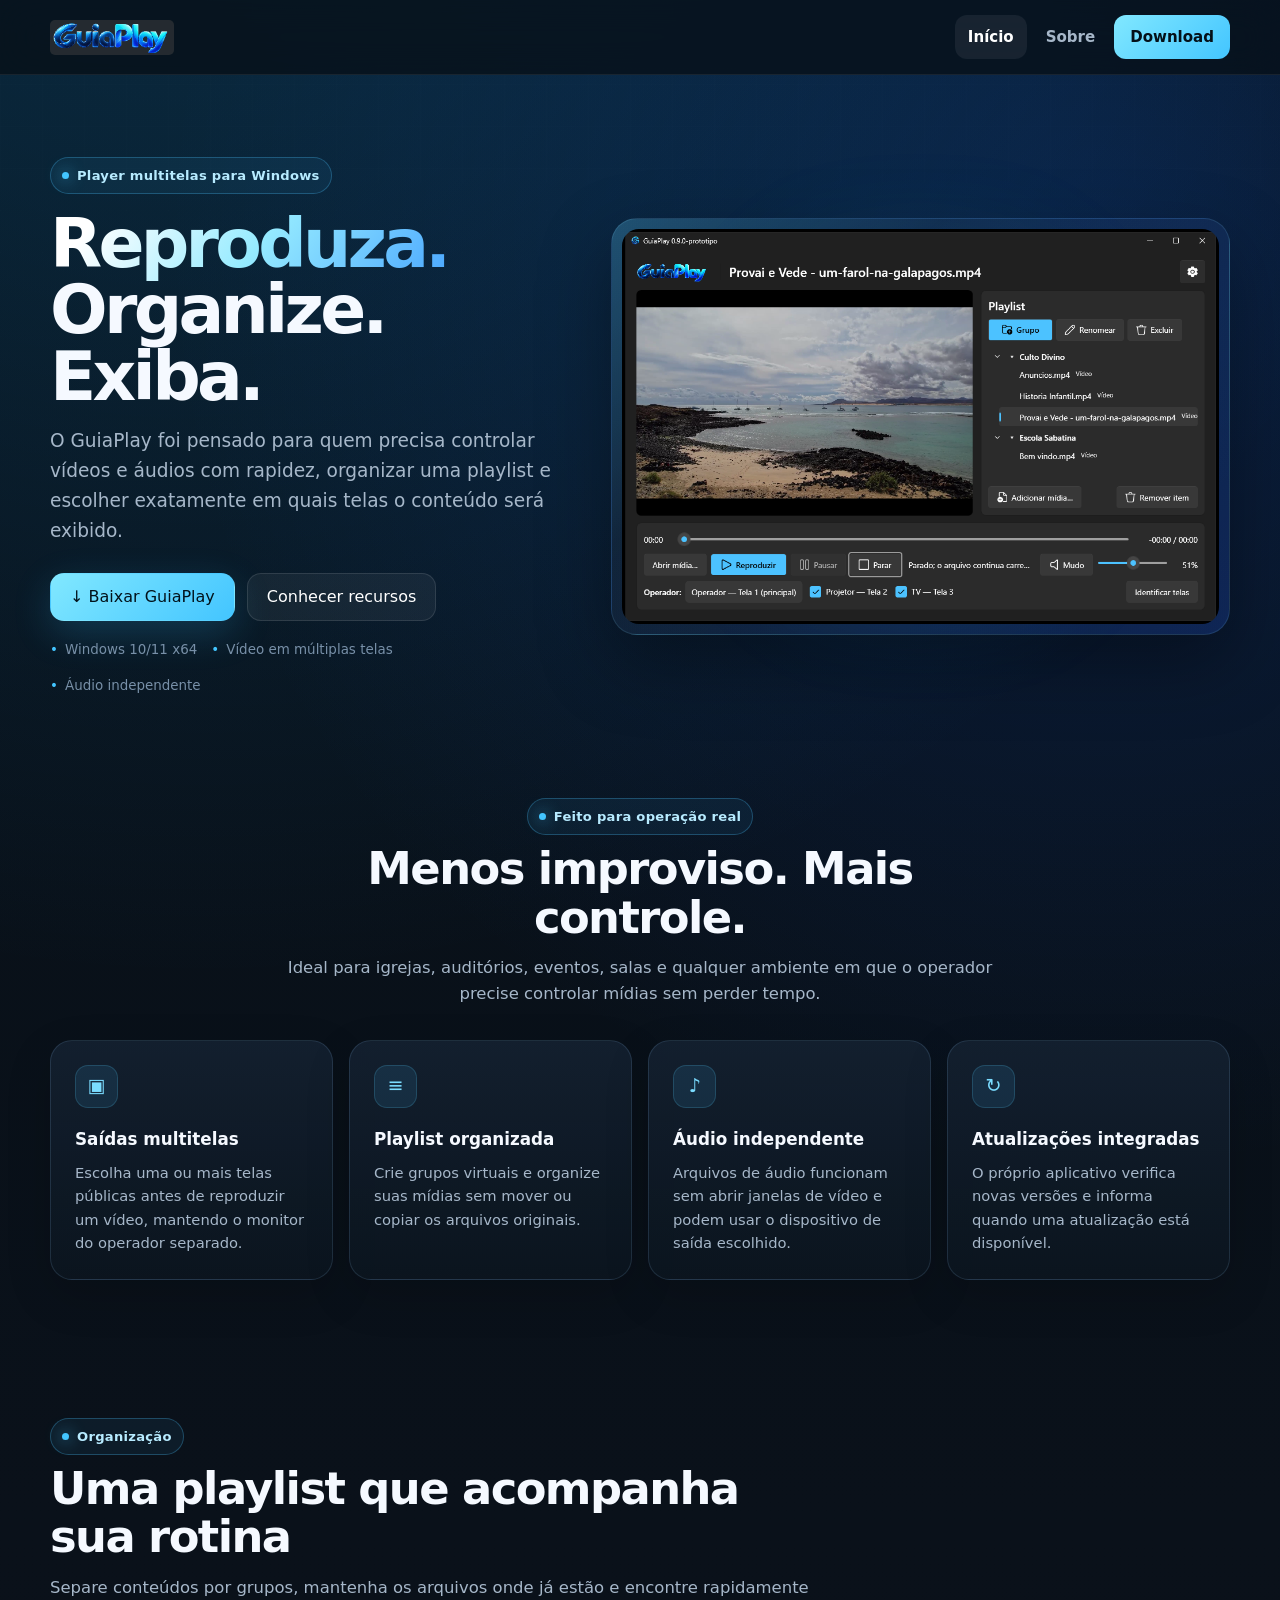
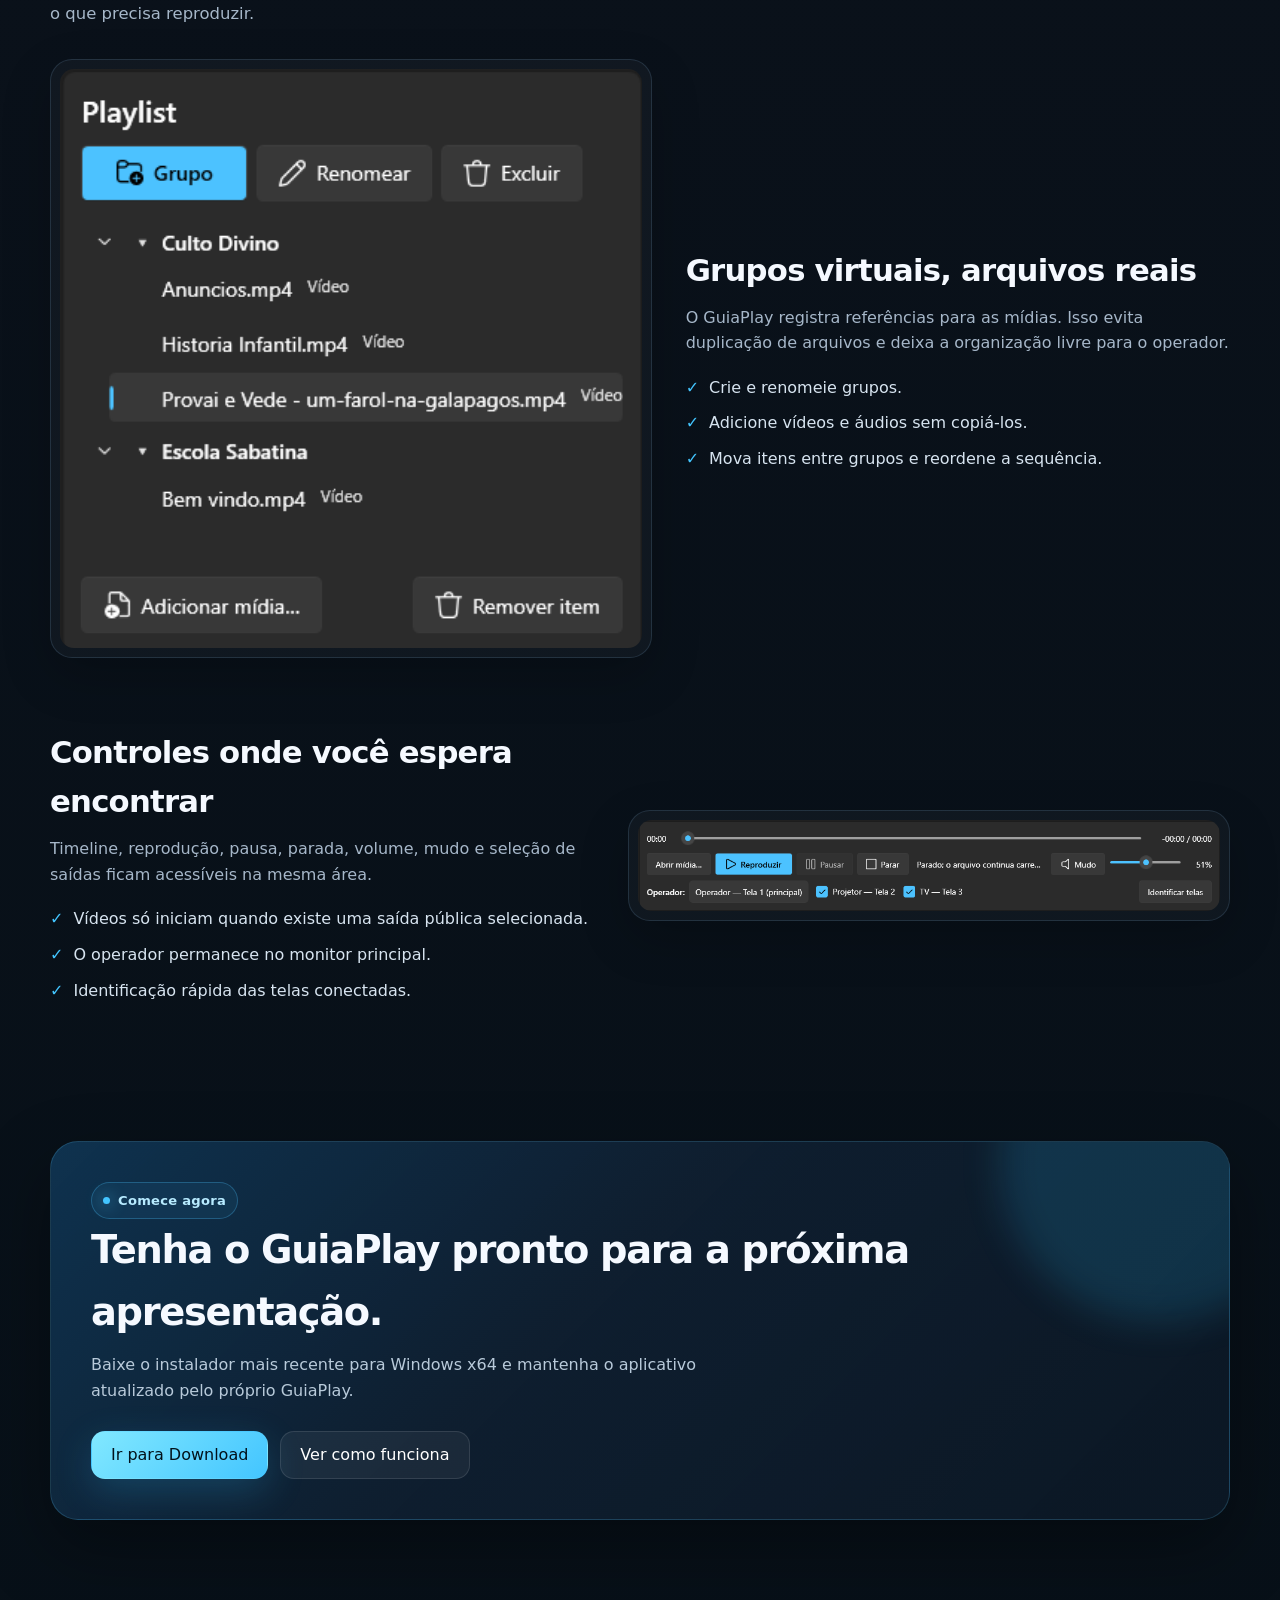
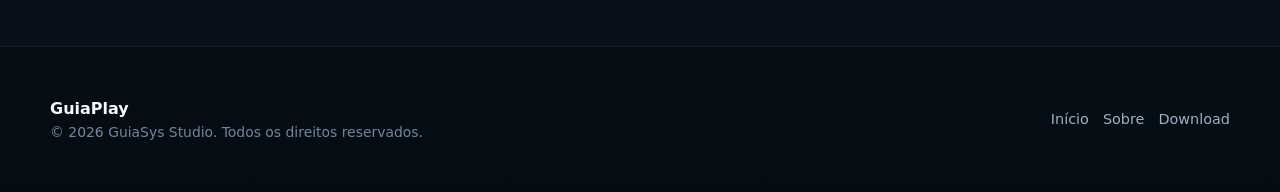
==== site/index.html @ e5fd01b7 "Site oficial do GuiaPlay" ====
<!doctype html>
<html lang="pt-BR">
<head>
  <meta charset="utf-8">
  <meta name="viewport" content="width=device-width, initial-scale=1">
  <meta name="theme-color" content="#081018">
  <link rel="icon" type="image/png" href="./assets/images/favicon.png">
  <meta name="description" content="GuiaPlay: player de vídeo e áudio para operação multitelas, playlists organizadas e controle simples de saídas.">
  <title>GuiaPlay — Reprodução multitelas simples e organizada</title>
  <link rel="stylesheet" href="./assets/css/styles.css">
</head>
<body>
  <header class="site-header">
    <div class="container nav-wrap">
      <a class="brand" href="./" aria-label="GuiaPlay - Início">
        <img class="brand-logo" src="./assets/images/guiaplay-wordmark-crop.png" alt="GuiaPlay">
      </a>
      <button class="menu-toggle" type="button" data-menu-toggle aria-label="Abrir menu" aria-expanded="false">☰</button>
      <nav class="nav-links" data-nav-links aria-label="Navegação principal">
        <a class="active" href="./">Início</a>
        <a href="./sobre/">Sobre</a>
        <a class="nav-download" href="./download/">Download</a>
      </nav>
    </div>
  </header>

  <main>
    <section class="hero">
      <div class="container hero-grid">
        <div class="fade-up">
          <span class="eyebrow">Player multitelas para Windows</span>
          <h1><span class="gradient-text">Reproduza.</span><br>Organize. Exiba.</h1>
          <p>O GuiaPlay foi pensado para quem precisa controlar vídeos e áudios com rapidez, organizar uma playlist e escolher exatamente em quais telas o conteúdo será exibido.</p>
          <div class="actions">
            <a class="btn btn-primary" href="./download/">↓ Baixar GuiaPlay</a>
            <a class="btn btn-secondary" href="./sobre/">Conhecer recursos</a>
          </div>
          <div class="hero-meta">
            <span>Windows 10/11 x64</span>
            <span>Vídeo em múltiplas telas</span>
            <span>Áudio independente</span>
          </div>
        </div>
        <div class="app-frame fade-up">
          <img data-zoom src="./assets/images/app-principal.png" alt="Tela principal do GuiaPlay com vídeo, playlist e seleção de telas">
        </div>
      </div>
    </section>

    <section class="section-tight">
      <div class="container">
        <div class="section-heading center fade-up">
          <span class="eyebrow">Feito para operação real</span>
          <h2>Menos improviso. Mais controle.</h2>
          <p>Ideal para igrejas, auditórios, eventos, salas e qualquer ambiente em que o operador precise controlar mídias sem perder tempo.</p>
        </div>
        <div class="feature-grid">
          <article class="feature-card fade-up"><div class="icon-box">▣</div><h3>Saídas multitelas</h3><p>Escolha uma ou mais telas públicas antes de reproduzir um vídeo, mantendo o monitor do operador separado.</p></article>
          <article class="feature-card fade-up"><div class="icon-box">≡</div><h3>Playlist organizada</h3><p>Crie grupos virtuais e organize suas mídias sem mover ou copiar os arquivos originais.</p></article>
          <article class="feature-card fade-up"><div class="icon-box">♪</div><h3>Áudio independente</h3><p>Arquivos de áudio funcionam sem abrir janelas de vídeo e podem usar o dispositivo de saída escolhido.</p></article>
          <article class="feature-card fade-up"><div class="icon-box">↻</div><h3>Atualizações integradas</h3><p>O próprio aplicativo verifica novas versões e informa quando uma atualização está disponível.</p></article>
        </div>
      </div>
    </section>

    <section class="section">
      <div class="container">
        <div class="section-heading fade-up">
          <span class="eyebrow">Organização</span>
          <h2>Uma playlist que acompanha sua rotina</h2>
          <p>Separe conteúdos por grupos, mantenha os arquivos onde já estão e encontre rapidamente o que precisa reproduzir.</p>
        </div>
        <div class="showcase">
          <div class="showcase-media fade-up"><img data-zoom src="./assets/images/playlist.png" alt="Playlist do GuiaPlay organizada em grupos"></div>
          <div class="showcase-copy fade-up">
            <h3>Grupos virtuais, arquivos reais</h3>
            <p>O GuiaPlay registra referências para as mídias. Isso evita duplicação de arquivos e deixa a organização livre para o operador.</p>
            <ul class="check-list">
              <li>Crie e renomeie grupos.</li>
              <li>Adicione vídeos e áudios sem copiá-los.</li>
              <li>Mova itens entre grupos e reordene a sequência.</li>
            </ul>
          </div>
        </div>

        <div class="showcase reverse" style="margin-top:70px">
          <div class="showcase-media fade-up"><img data-zoom src="./assets/images/controles.png" alt="Controles de reprodução, volume e seleção de telas do GuiaPlay"></div>
          <div class="showcase-copy fade-up">
            <h3>Controles onde você espera encontrar</h3>
            <p>Timeline, reprodução, pausa, parada, volume, mudo e seleção de saídas ficam acessíveis na mesma área.</p>
            <ul class="check-list">
              <li>Vídeos só iniciam quando existe uma saída pública selecionada.</li>
              <li>O operador permanece no monitor principal.</li>
              <li>Identificação rápida das telas conectadas.</li>
            </ul>
          </div>
        </div>
      </div>
    </section>

    <section class="section-tight">
      <div class="container">
        <div class="banner fade-up">
          <span class="eyebrow">Comece agora</span>
          <h2>Tenha o GuiaPlay pronto para a próxima apresentação.</h2>
          <p>Baixe o instalador mais recente para Windows x64 e mantenha o aplicativo atualizado pelo próprio GuiaPlay.</p>
          <div class="actions">
            <a class="btn btn-primary" href="./download/">Ir para Download</a>
            <a class="btn btn-secondary" href="./sobre/">Ver como funciona</a>
          </div>
        </div>
      </div>
    </section>
  </main>

  <footer class="site-footer">
    <div class="container footer-wrap">
      <div><strong>GuiaPlay</strong><div class="footer-copy">© <span data-year></span> GuiaSys Studio. Todos os direitos reservados.</div></div>
      <div class="footer-links"><a href="./">Início</a><a href="./sobre/">Sobre</a><a href="./download/">Download</a></div>
    </div>
  </footer>

  <div class="lightbox" data-lightbox><button class="lightbox-close" data-lightbox-close aria-label="Fechar">×</button><img src="" alt=""></div>
  <script src="./assets/js/app.js"></script>
</body>
</html>
---- site/assets/css/styles.css ----
:root {
  --bg: #081018;
  --bg-soft: #0e1824;
  --panel: rgba(17, 29, 43, 0.88);
  --panel-strong: #142131;
  --line: rgba(151, 207, 255, 0.14);
  --text: #f5f9ff;
  --muted: #a6b7c9;
  --accent: #43c5ff;
  --accent-2: #087dff;
  --accent-3: #81e8ff;
  --success: #71e7b4;
  --warning: #ffd27a;
  --radius: 22px;
  --shadow: 0 28px 70px rgba(0, 0, 0, .34);
  --max: 1180px;
}

* { box-sizing: border-box; }
html { scroll-behavior: smooth; }
body {
  margin: 0;
  min-height: 100vh;
  font-family: Inter, ui-sans-serif, system-ui, -apple-system, BlinkMacSystemFont, "Segoe UI", sans-serif;
  background:
    radial-gradient(circle at 16% -10%, rgba(22, 165, 255, .22), transparent 34%),
    radial-gradient(circle at 86% 7%, rgba(20, 99, 255, .18), transparent 28%),
    linear-gradient(180deg, #071018 0%, #0a111a 45%, #071018 100%);
  color: var(--text);
  line-height: 1.6;
}
body::before {
  content: "";
  position: fixed;
  inset: 0;
  pointer-events: none;
  background-image: linear-gradient(rgba(255,255,255,.015) 1px, transparent 1px), linear-gradient(90deg, rgba(255,255,255,.015) 1px, transparent 1px);
  background-size: 42px 42px;
  mask-image: linear-gradient(to bottom, rgba(0,0,0,.5), transparent 80%);
}
img { max-width: 100%; display: block; }
a { color: inherit; text-decoration: none; }
button, a { -webkit-tap-highlight-color: transparent; }

.container { width: min(calc(100% - 36px), var(--max)); margin-inline: auto; }

.site-header {
  position: sticky;
  top: 0;
  z-index: 50;
  backdrop-filter: blur(18px);
  background: rgba(7, 16, 24, .78);
  border-bottom: 1px solid rgba(255,255,255,.07);
}
.nav-wrap { min-height: 74px; display: flex; align-items: center; justify-content: space-between; gap: 26px; }
.brand { display: inline-flex; align-items: center; gap: 12px; min-width: 0; }
.brand-logo {
  width: 124px;
  height: 35px;
  object-fit: cover;
  object-position: center;
  border-radius: 5px;
  mix-blend-mode: screen;
}
.brand-label { display: none; font-weight: 800; letter-spacing: -.02em; }
.nav-links { display: flex; align-items: center; gap: 6px; }
.nav-links a { color: var(--muted); padding: 10px 13px; border-radius: 12px; font-weight: 650; font-size: .94rem; }
.nav-links a:hover, .nav-links a.active { color: white; background: rgba(255,255,255,.065); }
.nav-links .nav-download { color: #041018; background: linear-gradient(135deg, var(--accent-3), var(--accent)); padding-inline: 16px; }
.nav-links .nav-download:hover { background: linear-gradient(135deg, #a8f2ff, #58ccff); color: #031018; }
.menu-toggle { display: none; background: rgba(255,255,255,.07); border: 1px solid var(--line); color: white; border-radius: 12px; padding: 9px 12px; font-size: 1.1rem; }

.hero { padding: 82px 0 46px; }
.hero-grid { display: grid; grid-template-columns: .9fr 1.1fr; gap: 54px; align-items: center; }
.eyebrow {
  display: inline-flex;
  align-items: center;
  gap: 8px;
  color: #b7ebff;
  border: 1px solid rgba(76, 196, 255, .28);
  background: rgba(49, 167, 226, .08);
  padding: 7px 11px;
  border-radius: 999px;
  font-size: .82rem;
  font-weight: 750;
  letter-spacing: .02em;
}
.eyebrow::before { content: ""; width: 7px; height: 7px; border-radius: 50%; background: var(--accent); box-shadow: 0 0 16px var(--accent); }
.hero h1 { margin: 17px 0 16px; font-size: clamp(2.65rem, 5.3vw, 5.35rem); line-height: .98; letter-spacing: -.055em; }
.gradient-text { background: linear-gradient(125deg, #fff 12%, #96ebff 52%, #4aa7ff 100%); -webkit-background-clip: text; color: transparent; }
.hero p { margin: 0; color: var(--muted); font-size: clamp(1.02rem, 1.5vw, 1.16rem); max-width: 620px; }
.actions { display: flex; flex-wrap: wrap; gap: 12px; margin-top: 28px; }
.btn { min-height: 48px; display: inline-flex; align-items: center; justify-content: center; gap: 9px; padding: 0 19px; border-radius: 14px; font-weight: 750; border: 1px solid transparent; transition: .2s ease; cursor: pointer; font: inherit; }
.btn-primary { color: #02121b; background: linear-gradient(135deg, var(--accent-3), var(--accent)); box-shadow: 0 12px 38px rgba(50, 189, 255, .2); }
.btn-primary:hover { transform: translateY(-2px); filter: brightness(1.05); }
.btn-secondary { color: white; background: rgba(255,255,255,.055); border-color: rgba(255,255,255,.11); }
.btn-secondary:hover { background: rgba(255,255,255,.09); transform: translateY(-2px); }
.hero-meta { margin-top: 18px; color: #7890a8; font-size: .84rem; display: flex; gap: 14px; flex-wrap: wrap; }
.hero-meta span::before { content: "•"; color: var(--accent); margin-right: 7px; }

.app-frame {
  position: relative;
  padding: 10px;
  border-radius: 26px;
  background: linear-gradient(135deg, rgba(96, 208, 255, .26), rgba(255,255,255,.03) 32%, rgba(38, 98, 255, .18));
  box-shadow: var(--shadow);
  border: 1px solid rgba(140, 221, 255, .13);
}
.app-frame::after { content: ""; position: absolute; inset: -16px; z-index: -1; background: radial-gradient(circle, rgba(25,175,255,.18), transparent 65%); filter: blur(34px); }
.app-frame img { border-radius: 17px; width: 100%; cursor: zoom-in; }

.section { padding: 82px 0; }
.section-tight { padding: 56px 0; }
.section-heading { max-width: 760px; margin-bottom: 32px; }
.section-heading.center { text-align: center; margin-inline: auto; }
.section-heading h2 { font-size: clamp(2rem, 3.5vw, 3.1rem); line-height: 1.08; letter-spacing: -.035em; margin: 10px 0 13px; }
.section-heading p { color: var(--muted); margin: 0; font-size: 1.03rem; }

.feature-grid { display: grid; grid-template-columns: repeat(4, 1fr); gap: 16px; }
.feature-card {
  min-height: 210px;
  padding: 24px;
  border-radius: var(--radius);
  background: linear-gradient(180deg, rgba(20,33,49,.88), rgba(12,22,32,.78));
  border: 1px solid var(--line);
  box-shadow: 0 16px 45px rgba(0,0,0,.16);
}
.icon-box { width: 43px; height: 43px; display: grid; place-items: center; border-radius: 13px; background: rgba(70, 192, 255, .11); color: #7bdcff; font-size: 1.2rem; border: 1px solid rgba(91,210,255,.18); }
.feature-card h3 { margin: 18px 0 8px; font-size: 1.05rem; }
.feature-card p { color: var(--muted); font-size: .92rem; margin: 0; }

.showcase { display: grid; grid-template-columns: 1.05fr .95fr; gap: 34px; align-items: center; margin-top: 28px; }
.showcase.reverse { grid-template-columns: .95fr 1.05fr; }
.showcase.reverse .showcase-media { order: 2; }
.showcase-media { background: rgba(255,255,255,.03); border: 1px solid var(--line); border-radius: 22px; padding: 9px; box-shadow: 0 18px 50px rgba(0,0,0,.2); }
.showcase-media img { width: 100%; border-radius: 14px; cursor: zoom-in; }
.showcase-copy h3 { font-size: clamp(1.55rem, 2.4vw, 2.15rem); margin: 0 0 10px; letter-spacing: -.025em; }
.showcase-copy p { color: var(--muted); margin: 0 0 14px; }
.check-list { list-style: none; padding: 0; margin: 19px 0 0; display: grid; gap: 10px; }
.check-list li { color: #d7e4f0; display: flex; gap: 10px; align-items: flex-start; }
.check-list li::before { content: "✓"; color: var(--accent); font-weight: 900; }

.banner {
  position: relative;
  overflow: hidden;
  padding: 40px;
  border: 1px solid rgba(97, 204, 255, .19);
  border-radius: 28px;
  background: linear-gradient(135deg, rgba(19, 71, 112, .62), rgba(17, 35, 55, .75) 44%, rgba(12, 24, 37, .92));
  box-shadow: var(--shadow);
}
.banner::after { content: ""; position: absolute; width: 320px; height: 320px; right: -90px; top: -140px; border-radius: 50%; background: rgba(43, 191, 255, .15); filter: blur(18px); }
.banner h2 { margin: 0 0 10px; font-size: clamp(1.8rem, 3vw, 2.8rem); letter-spacing: -.035em; }
.banner p { color: #b8cada; max-width: 690px; margin: 0; }
.banner .actions { position: relative; z-index: 2; }

.page-hero { padding: 70px 0 30px; }
.page-hero h1 { font-size: clamp(2.5rem, 5vw, 4.6rem); letter-spacing: -.05em; line-height: 1; margin: 13px 0 16px; }
.page-hero p { max-width: 700px; color: var(--muted); font-size: 1.08rem; }

.download-layout { display: grid; grid-template-columns: 1.05fr .95fr; gap: 24px; align-items: start; }
.download-card, .info-card {
  border-radius: 24px;
  border: 1px solid var(--line);
  background: linear-gradient(180deg, rgba(20,33,49,.92), rgba(10,19,29,.9));
  padding: 30px;
  box-shadow: 0 18px 50px rgba(0,0,0,.19);
}
.download-logo { width: 175px; height: 50px; object-fit: cover; object-position: center; mix-blend-mode: screen; border-radius: 7px; }
.download-card h2 { margin: 18px 0 4px; font-size: 1.8rem; }
.release-line { color: var(--muted); margin-bottom: 23px; }
.release-pill { display: inline-flex; align-items: center; gap: 7px; border-radius: 999px; background: rgba(113,231,180,.1); color: var(--success); border: 1px solid rgba(113,231,180,.2); padding: 6px 10px; font-size: .82rem; font-weight: 700; }
.release-pill::before { content: ""; width: 7px; height: 7px; border-radius: 50%; background: currentColor; }
.download-card .btn { width: 100%; margin-top: 8px; }
.status { min-height: 24px; color: #8fa9bd; font-size: .86rem; margin-top: 12px; }
.info-card h3 { margin: 0 0 14px; font-size: 1.15rem; }
.info-list { display: grid; gap: 14px; margin: 0; }
.info-row { display: grid; grid-template-columns: 132px 1fr; gap: 12px; border-bottom: 1px solid rgba(255,255,255,.06); padding-bottom: 12px; }
.info-row:last-child { border: 0; padding-bottom: 0; }
.info-row dt { color: #7f96aa; }
.info-row dd { margin: 0; color: #e9f3fc; }
.notice { margin-top: 18px; padding: 15px 16px; border-radius: 14px; background: rgba(255,210,122,.07); border: 1px solid rgba(255,210,122,.13); color: #d8c99d; font-size: .9rem; }

.feature-detail-grid { display: grid; grid-template-columns: repeat(2, 1fr); gap: 22px; }
.detail-card { overflow: hidden; border: 1px solid var(--line); border-radius: 22px; background: rgba(15,26,39,.82); }
.detail-card .detail-image { aspect-ratio: 16/9; overflow: hidden; background: #111; }
.detail-card .detail-image img { width: 100%; height: 100%; object-fit: cover; cursor: zoom-in; }
.detail-card .detail-body { padding: 22px; }
.detail-card h3 { margin: 0 0 8px; }
.detail-card p { margin: 0; color: var(--muted); font-size: .92rem; }
.badge { display: inline-flex; padding: 5px 9px; border-radius: 999px; background: rgba(67,197,255,.09); border: 1px solid rgba(67,197,255,.16); color: #9be4ff; font-size: .74rem; font-weight: 750; margin-bottom: 12px; }
.badge.future { color: #ffe0a4; border-color: rgba(255,210,122,.2); background: rgba(255,210,122,.07); }

.timeline { display: grid; gap: 18px; }
.timeline-item { display: grid; grid-template-columns: 46px 1fr; gap: 17px; align-items: start; }
.timeline-number { width: 46px; height: 46px; border-radius: 14px; display: grid; place-items: center; color: #00131e; background: linear-gradient(135deg, var(--accent-3), var(--accent)); font-weight: 900; }
.timeline-content { padding: 4px 0 18px; border-bottom: 1px solid rgba(255,255,255,.07); }
.timeline-content h3 { margin: 0 0 5px; }
.timeline-content p { margin: 0; color: var(--muted); }

.site-footer { margin-top: 70px; border-top: 1px solid rgba(255,255,255,.07); background: rgba(5,11,17,.56); }
.footer-wrap { min-height: 145px; display: flex; justify-content: space-between; align-items: center; gap: 25px; }
.footer-copy { color: #71879b; font-size: .87rem; }
.footer-links { display: flex; gap: 14px; color: #9eb1c2; font-size: .9rem; }
.footer-links a:hover { color: white; }

.lightbox { position: fixed; inset: 0; z-index: 100; display: none; place-items: center; padding: 25px; background: rgba(0, 5, 9, .92); backdrop-filter: blur(9px); }
.lightbox.open { display: grid; }
.lightbox img { max-height: 90vh; max-width: min(95vw, 1500px); border-radius: 15px; box-shadow: 0 30px 100px rgba(0,0,0,.6); }
.lightbox-close { position: fixed; top: 18px; right: 18px; width: 44px; height: 44px; border-radius: 50%; border: 1px solid rgba(255,255,255,.17); background: rgba(255,255,255,.08); color: white; font-size: 1.4rem; cursor: pointer; }

.fade-up { opacity: 0; transform: translateY(18px); transition: opacity .6s ease, transform .6s ease; }
.fade-up.visible { opacity: 1; transform: none; }

@media (max-width: 980px) {
  .hero-grid, .showcase, .showcase.reverse, .download-layout { grid-template-columns: 1fr; }
  .hero { padding-top: 54px; }
  .hero-grid { gap: 35px; }
  .showcase.reverse .showcase-media { order: 0; }
  .feature-grid { grid-template-columns: repeat(2, 1fr); }
}

@media (max-width: 720px) {
  .container { width: min(calc(100% - 24px), var(--max)); }
  .menu-toggle { display: inline-flex; }
  .nav-links { display: none; position: absolute; top: 66px; left: 12px; right: 12px; flex-direction: column; align-items: stretch; padding: 10px; border-radius: 16px; background: rgba(9,18,27,.97); border: 1px solid var(--line); box-shadow: var(--shadow); }
  .nav-links.open { display: flex; }
  .nav-links a { text-align: center; }
  .feature-grid, .feature-detail-grid { grid-template-columns: 1fr; }
  .section { padding: 58px 0; }
  .hero { padding-top: 44px; }
  .banner, .download-card, .info-card { padding: 23px; }
  .footer-wrap { padding: 28px 0; flex-direction: column; align-items: flex-start; min-height: 0; }
  .info-row { grid-template-columns: 1fr; gap: 2px; }
  .brand-logo { width: 110px; }
}
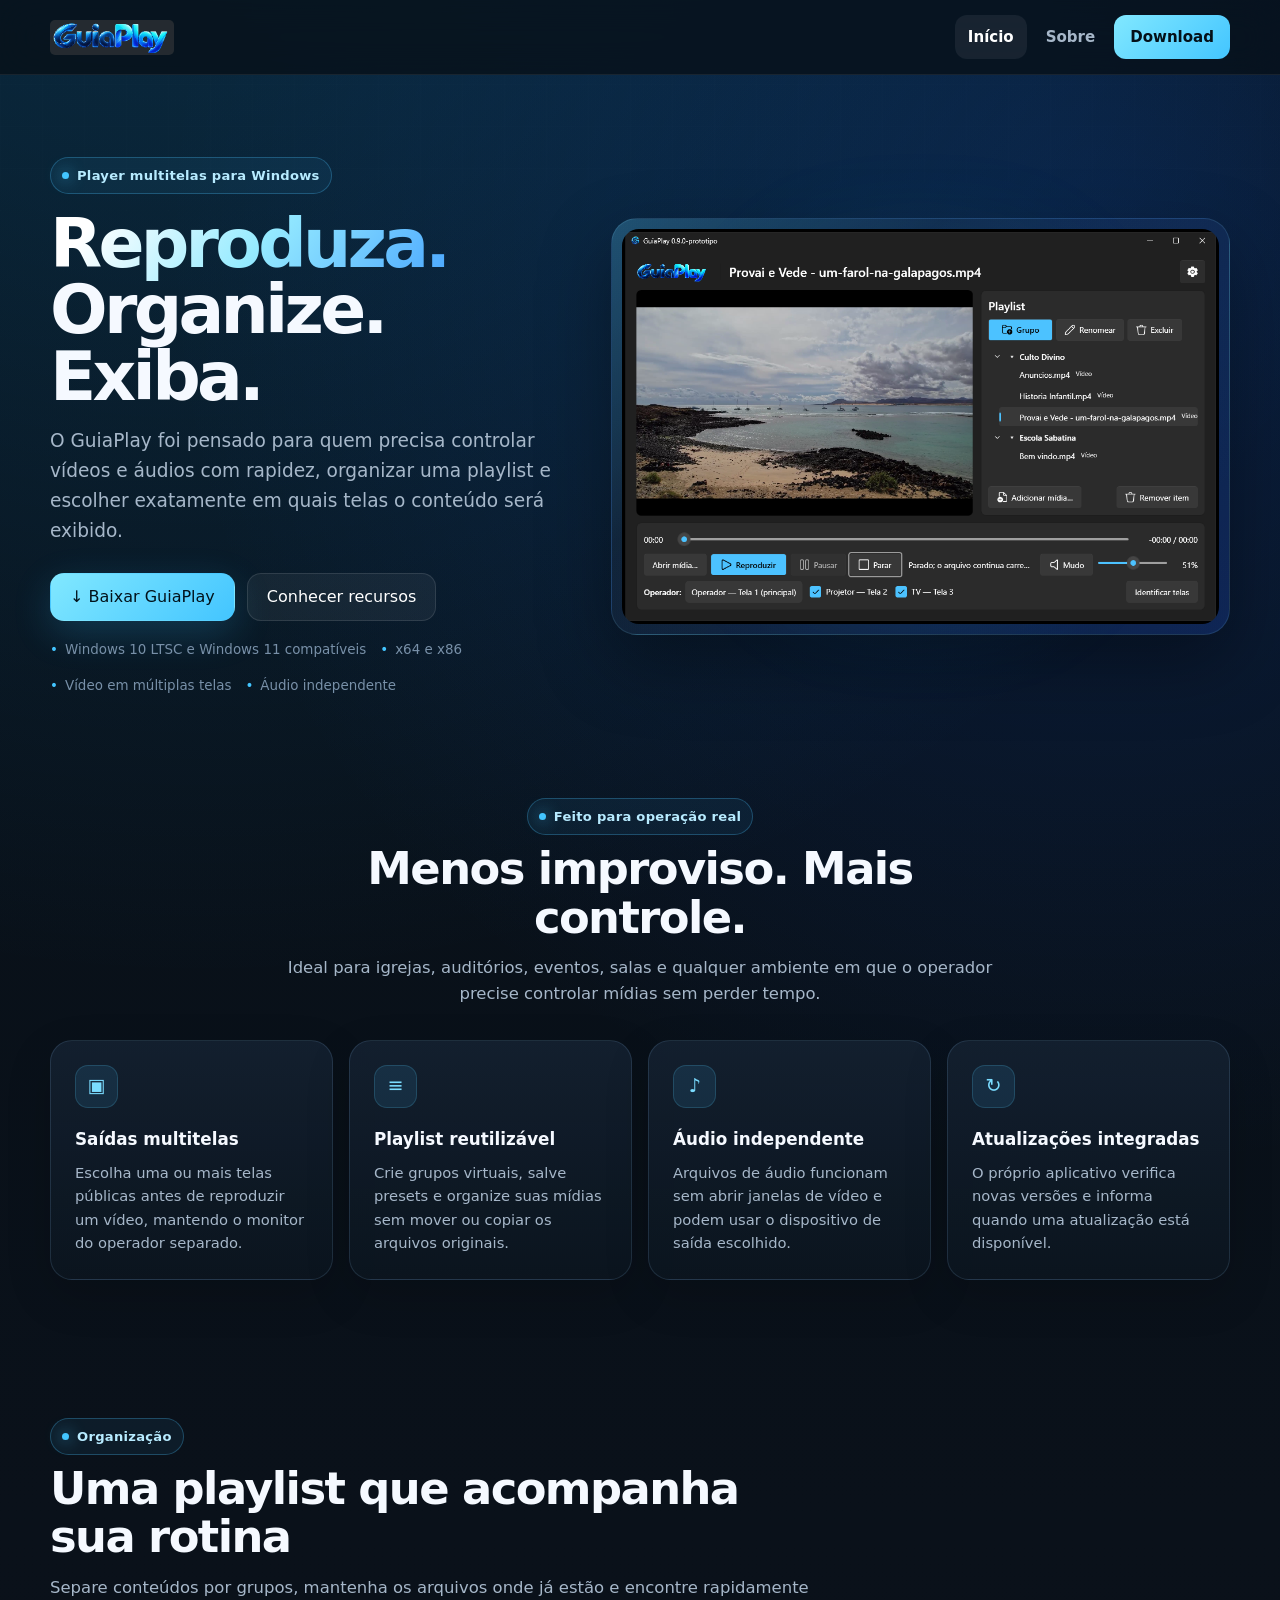
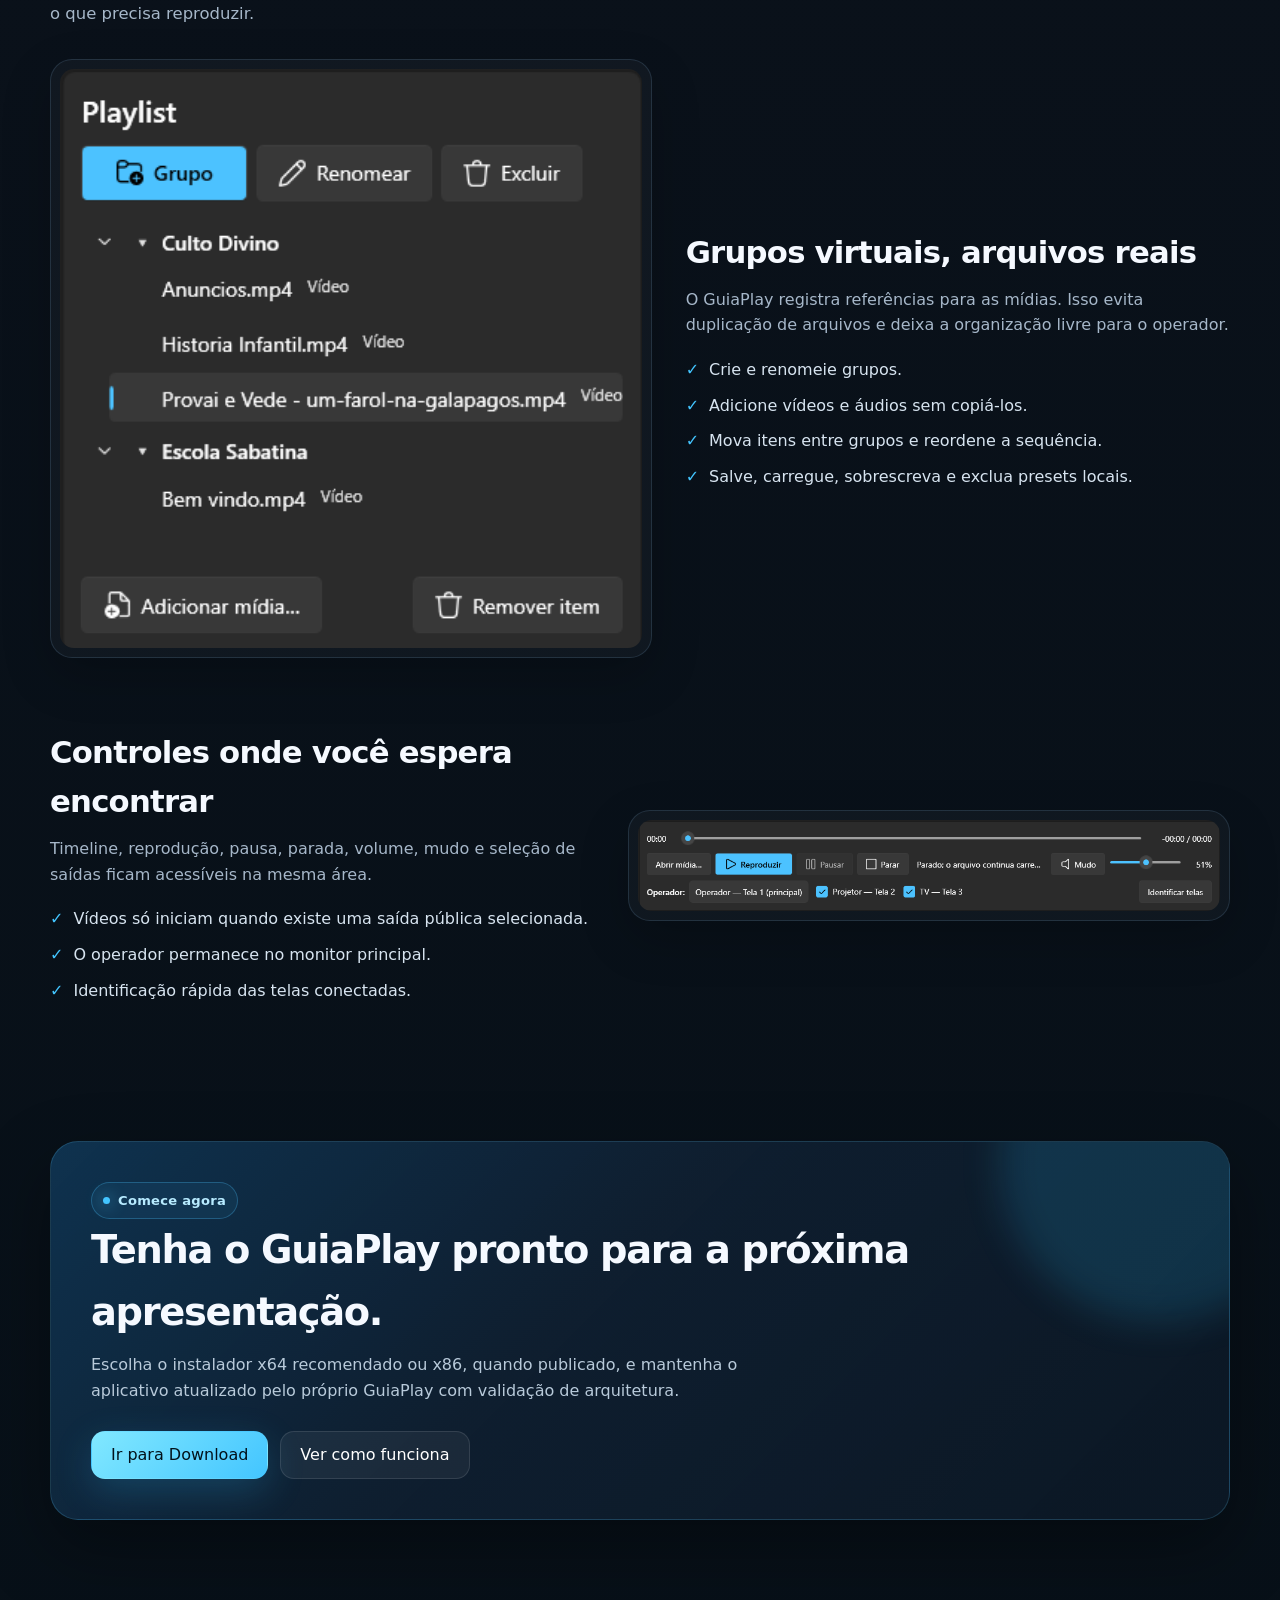
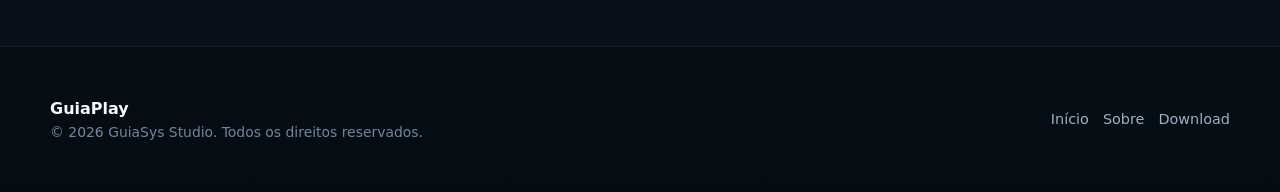
==== commit dc4f7f39: "M10.3: harden GuiaPlay for Windows compatibility and final RC" ====
--- a/site/index.html
+++ b/site/index.html
@@ -5,7 +5,7 @@
   <meta name="viewport" content="width=device-width, initial-scale=1">
   <meta name="theme-color" content="#081018">
   <link rel="icon" type="image/png" href="./assets/images/favicon.png">
-  <meta name="description" content="GuiaPlay: player de vídeo e áudio para operação multitelas, playlists organizadas e controle simples de saídas.">
+  <meta name="description" content="GuiaPlay: player de vídeo e áudio para Windows, com operação multitelas, playlists reutilizáveis, diagnóstico e controle seguro de saídas.">
   <title>GuiaPlay — Reprodução multitelas simples e organizada</title>
   <link rel="stylesheet" href="./assets/css/styles.css">
 </head>
@@ -36,7 +36,8 @@
             <a class="btn btn-secondary" href="./sobre/">Conhecer recursos</a>
           </div>
           <div class="hero-meta">
-            <span>Windows 10/11 x64</span>
+            <span>Windows 10 LTSC e Windows 11 compatíveis</span>
+            <span>x64 e x86</span>
             <span>Vídeo em múltiplas telas</span>
             <span>Áudio independente</span>
           </div>
@@ -56,7 +57,7 @@
         </div>
         <div class="feature-grid">
           <article class="feature-card fade-up"><div class="icon-box">▣</div><h3>Saídas multitelas</h3><p>Escolha uma ou mais telas públicas antes de reproduzir um vídeo, mantendo o monitor do operador separado.</p></article>
-          <article class="feature-card fade-up"><div class="icon-box">≡</div><h3>Playlist organizada</h3><p>Crie grupos virtuais e organize suas mídias sem mover ou copiar os arquivos originais.</p></article>
+          <article class="feature-card fade-up"><div class="icon-box">≡</div><h3>Playlist reutilizável</h3><p>Crie grupos virtuais, salve presets e organize suas mídias sem mover ou copiar os arquivos originais.</p></article>
           <article class="feature-card fade-up"><div class="icon-box">♪</div><h3>Áudio independente</h3><p>Arquivos de áudio funcionam sem abrir janelas de vídeo e podem usar o dispositivo de saída escolhido.</p></article>
           <article class="feature-card fade-up"><div class="icon-box">↻</div><h3>Atualizações integradas</h3><p>O próprio aplicativo verifica novas versões e informa quando uma atualização está disponível.</p></article>
         </div>
@@ -79,6 +80,7 @@
               <li>Crie e renomeie grupos.</li>
               <li>Adicione vídeos e áudios sem copiá-los.</li>
               <li>Mova itens entre grupos e reordene a sequência.</li>
+              <li>Salve, carregue, sobrescreva e exclua presets locais.</li>
             </ul>
           </div>
         </div>
@@ -103,7 +105,7 @@
         <div class="banner fade-up">
           <span class="eyebrow">Comece agora</span>
           <h2>Tenha o GuiaPlay pronto para a próxima apresentação.</h2>
-          <p>Baixe o instalador mais recente para Windows x64 e mantenha o aplicativo atualizado pelo próprio GuiaPlay.</p>
+          <p>Escolha o instalador x64 recomendado ou x86, quando publicado, e mantenha o aplicativo atualizado pelo próprio GuiaPlay com validação de arquitetura.</p>
           <div class="actions">
             <a class="btn btn-primary" href="./download/">Ir para Download</a>
             <a class="btn btn-secondary" href="./sobre/">Ver como funciona</a>
--- a/site/assets/css/styles.css
+++ b/site/assets/css/styles.css
@@ -172,6 +172,9 @@
 .release-pill { display: inline-flex; align-items: center; gap: 7px; border-radius: 999px; background: rgba(113,231,180,.1); color: var(--success); border: 1px solid rgba(113,231,180,.2); padding: 6px 10px; font-size: .82rem; font-weight: 700; }
 .release-pill::before { content: ""; width: 7px; height: 7px; border-radius: 50%; background: currentColor; }
 .download-card .btn { width: 100%; margin-top: 8px; }
+.download-card .btn[aria-disabled="true"] { opacity: .5; pointer-events: none; cursor: not-allowed; }
+.download-options { display: grid; gap: 8px; }
+.release-link { display: inline-flex; margin-top: 10px; color: var(--accent-3); font-size: .9rem; font-weight: 700; }
 .status { min-height: 24px; color: #8fa9bd; font-size: .86rem; margin-top: 12px; }
 .info-card h3 { margin: 0 0 14px; font-size: 1.15rem; }
 .info-list { display: grid; gap: 14px; margin: 0; }
